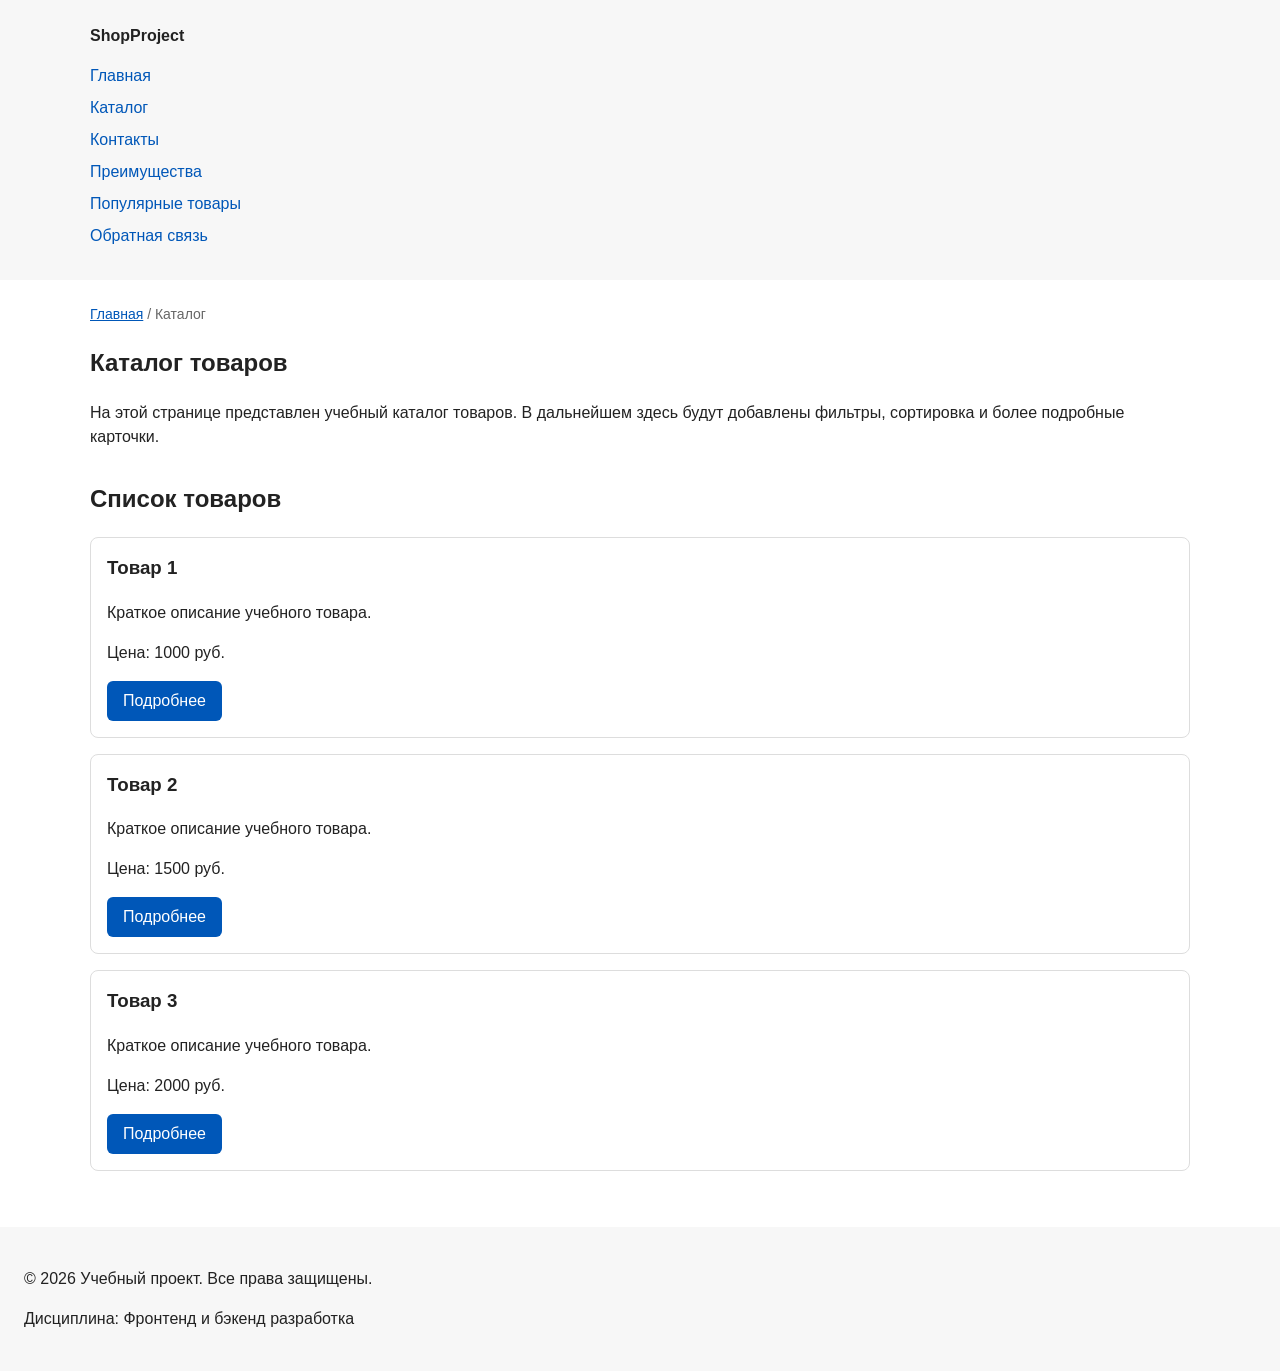
==== catalog.html @ 1bc1c158 "feat: add multi-page structure navigation and anchors" ====
<!DOCTYPE html>
<html lang="ru">
<head>
  <meta charset="UTF-8">
  <meta name="viewport" content="width=device-width, initial-scale=1.0">
  <meta name="description" content="Каталог товаров учебного интернет-магазина.">
  <title>Каталог товаров — Учебный интернет-магазин</title>
  <link rel="stylesheet" href="css/style.css">
  <meta property="og:type" content="website">
  <meta property="og:title" content="Учебный интернет-магазин">
  <meta property="og:description" content="Учебный frontend-проект интернет-магазина.">
  <meta property="og:image" content="https://username.github.io/kr1-html-css-shop/images/preview.jpg">
</head>
<body>
  <header>
    <div class="site-header">
      <a class="site-logo" href="index.html">ShopProject</a>

      <nav class="site-nav" aria-label="Основная навигация">
        <ul class="site-nav__list">
          <li><a href="index.html">Главная</a></li>
          <li><a href="catalog.html">Каталог</a></li>
          <li><a href="contacts.html">Контакты</a></li>
          <li><a href="index.html#advantages">Преимущества</a></li>
          <li><a href="index.html#popular">Популярные товары</a></li>
          <li><a href="index.html#contacts">Обратная связь</a></li>
        </ul>
      </nav>
    </div>
  </header>

  <main>
    <nav class="breadcrumbs" aria-label="Хлебные крошки">
      <a href="index.html">Главная</a>
      <span>Каталог</span>
    </nav>

    <section class="section">
      <h1>Каталог товаров</h1>
      <p>
        На этой странице представлен учебный каталог товаров.
        В дальнейшем здесь будут добавлены фильтры, сортировка и более
        подробные карточки.
      </p>
    </section>

    <section class="section">
      <h2>Список товаров</h2>

      <article class="product-card">
        <h3>Товар 1</h3>
        <p>Краткое описание учебного товара.</p>
        <p>Цена: 1000 руб.</p>
        <a class="button" href="index.html#popular">Подробнее</a>
      </article>

      <article class="product-card">
        <h3>Товар 2</h3>
        <p>Краткое описание учебного товара.</p>
        <p>Цена: 1500 руб.</p>
        <a class="button" href="index.html#popular">Подробнее</a>
      </article>

      <article class="product-card">
        <h3>Товар 3</h3>
        <p>Краткое описание учебного товара.</p>
        <p>Цена: 2000 руб.</p>
        <a class="button" href="index.html#popular">Подробнее</a>
      </article>
    </section>
  </main>

  <footer>
    <p>&copy; 2026 Учебный проект. Все права защищены.</p>
    <p>Дисциплина: Фронтенд и бэкенд разработка</p>
  </footer>
</body>
</html>
---- css/style.css ----
/* ===================================
   1. Переменные проекта
   =================================== */

:root {
  /* Основные цвета */
  --color-bg: #ffffff;
  --color-text: #222222;
  --color-muted: #666666;
  --color-primary: #0057b8;
  --color-primary-dark: #003f86;
  --color-border: #dddddd;
  --color-surface: #f7f7f7;
  --color-surface-accent: #eef5ff;
  --color-danger: #b00020;
  --color-success: #168a2f;
  --color-success-bg: #eefaf0;
  --color-white: #ffffff;

  /* Отступы */
  --space-xs: 4px;
  --space-sm: 8px;
  --space-md: 16px;
  --space-lg: 24px;
  --space-xl: 32px;

  /* Скругления */
  --radius-sm: 6px;
  --radius-md: 8px;
  --radius-lg: 12px;

  /* Размеры */
  --container-width: 1100px;
}

/* ===================================
   2. Базовые стили
   =================================== */

* {
  box-sizing: border-box;
}

body {
  margin: 0;
  font-family: Arial, sans-serif;
  line-height: 1.5;
  color: var(--color-text);
  background-color: var(--color-bg);
}

header,
main,
footer {
  padding: var(--space-lg);
}

header {
  background-color: var(--color-surface);
}

footer {
  background-color: var(--color-surface);
}

/* ===================================
   3. Общие элементы интерфейса
   =================================== */

a {
  color: var(--color-primary);
}

a:hover {
  color: var(--color-primary-dark);
}

a:focus-visible {
  outline: 2px solid var(--color-primary);
  outline-offset: 3px;
}

.button {
  display: inline-block;
  padding: var(--space-sm) var(--space-md);
  color: var(--color-white);
  background-color: var(--color-primary);
  text-decoration: none;
  border: none;
  border-radius: var(--radius-sm);
  cursor: pointer;
}

.button:hover {
  background-color: var(--color-primary-dark);
}

.button:focus-visible {
  outline: 2px solid var(--color-primary);
  outline-offset: 3px;
}

.button:disabled {
  opacity: 0.6;
  cursor: not-allowed;
}

/* ===================================
   4. Компоненты страницы
   =================================== */

.site-header {
  max-width: var(--container-width);
  margin: 0 auto;
}

.site-logo {
  font-weight: bold;
  text-decoration: none;
  color: var(--color-text);
}

.site-nav__list {
  padding: 0;
  margin: var(--space-md) 0 0;
  list-style: none;
}

.site-nav__list li {
  margin-bottom: var(--space-sm);
}

.site-nav__list a {
  color: var(--color-primary);
  text-decoration: none;
}

.site-nav__list a:hover {
  text-decoration: underline;
}

.hero {
  max-width: var(--container-width);
  margin: 0 auto var(--space-xl);
  padding: var(--space-xl) var(--space-lg);
  background-color: var(--color-surface-accent);
  border-radius: var(--radius-lg);
}

.section {
  max-width: var(--container-width);
  margin: 0 auto var(--space-xl);
}

.section h2 {
  margin-top: 0;
}

.product-card {
  margin-bottom: var(--space-md);
  padding: var(--space-md);
  border: 1px solid var(--color-border);
  border-radius: var(--radius-md);
  background-color: var(--color-bg);
}

.product-card:hover {
  border-color: var(--color-primary);
}

.product-card h3 {
  margin-top: 0;
}

.aside-info {
  max-width: var(--container-width);
  margin: 0 auto var(--space-xl);
  padding: var(--space-md);
  border-left: 4px solid var(--color-primary);
  background-color: var(--color-surface);
}

/* ===================================
   5. Форма и модальное окно
   =================================== */

.order-dialog {
  width: min(100% - 32px, 560px);
  padding: var(--space-lg);
  border: none;
  border-radius: var(--radius-lg);
}

.order-dialog::backdrop {
  background-color: rgba(0, 0, 0, 0.5);
}

.form-field {
  margin-bottom: var(--space-md);
}

.form-field label {
  display: block;
  margin-bottom: var(--space-xs);
}

.form-field input,
.form-field select,
.form-field textarea {
  width: 100%;
  padding: 10px 12px;
  border: 1px solid var(--color-border);
  border-radius: var(--radius-sm);
  font: inherit;
}

.form-field input[type="checkbox"] {
  width: auto;
}

.form-field small {
  display: block;
  margin-top: var(--space-xs);
  color: var(--color-muted);
}

.form-field input:hover,
.form-field select:hover,
.form-field textarea:hover {
  border-color: var(--color-primary);
}

.form-field input:focus-visible,
.form-field select:focus-visible,
.form-field textarea:focus-visible,
.form-actions button:focus-visible {
  outline: 2px solid var(--color-primary);
  outline-offset: 3px;
}

[aria-invalid="true"] {
  border-color: var(--color-danger);
}

.form-actions {
  display: flex;
  gap: 12px;
  margin-top: var(--space-lg);
}

.success-message {
  max-width: var(--container-width);
  margin: var(--space-lg) auto;
  padding: var(--space-md);
  border-left: 4px solid var(--color-success);
  background-color: var(--color-success-bg);
}

.breadcrumbs {
  max-width: var(--container-width);
  margin: 0 auto var(--space-md);
  font-size: 14px;
  color: var(--color-muted);
}

.breadcrumbs a {
  color: var(--color-primary);
}

.breadcrumbs span::before {
  content: " / ";
  color: var(--color-muted);
}


html {
  scroll-behavior: smooth;
}

:target {
  outline: 2px dashed var(--color-primary);
  outline-offset: 4px;
}
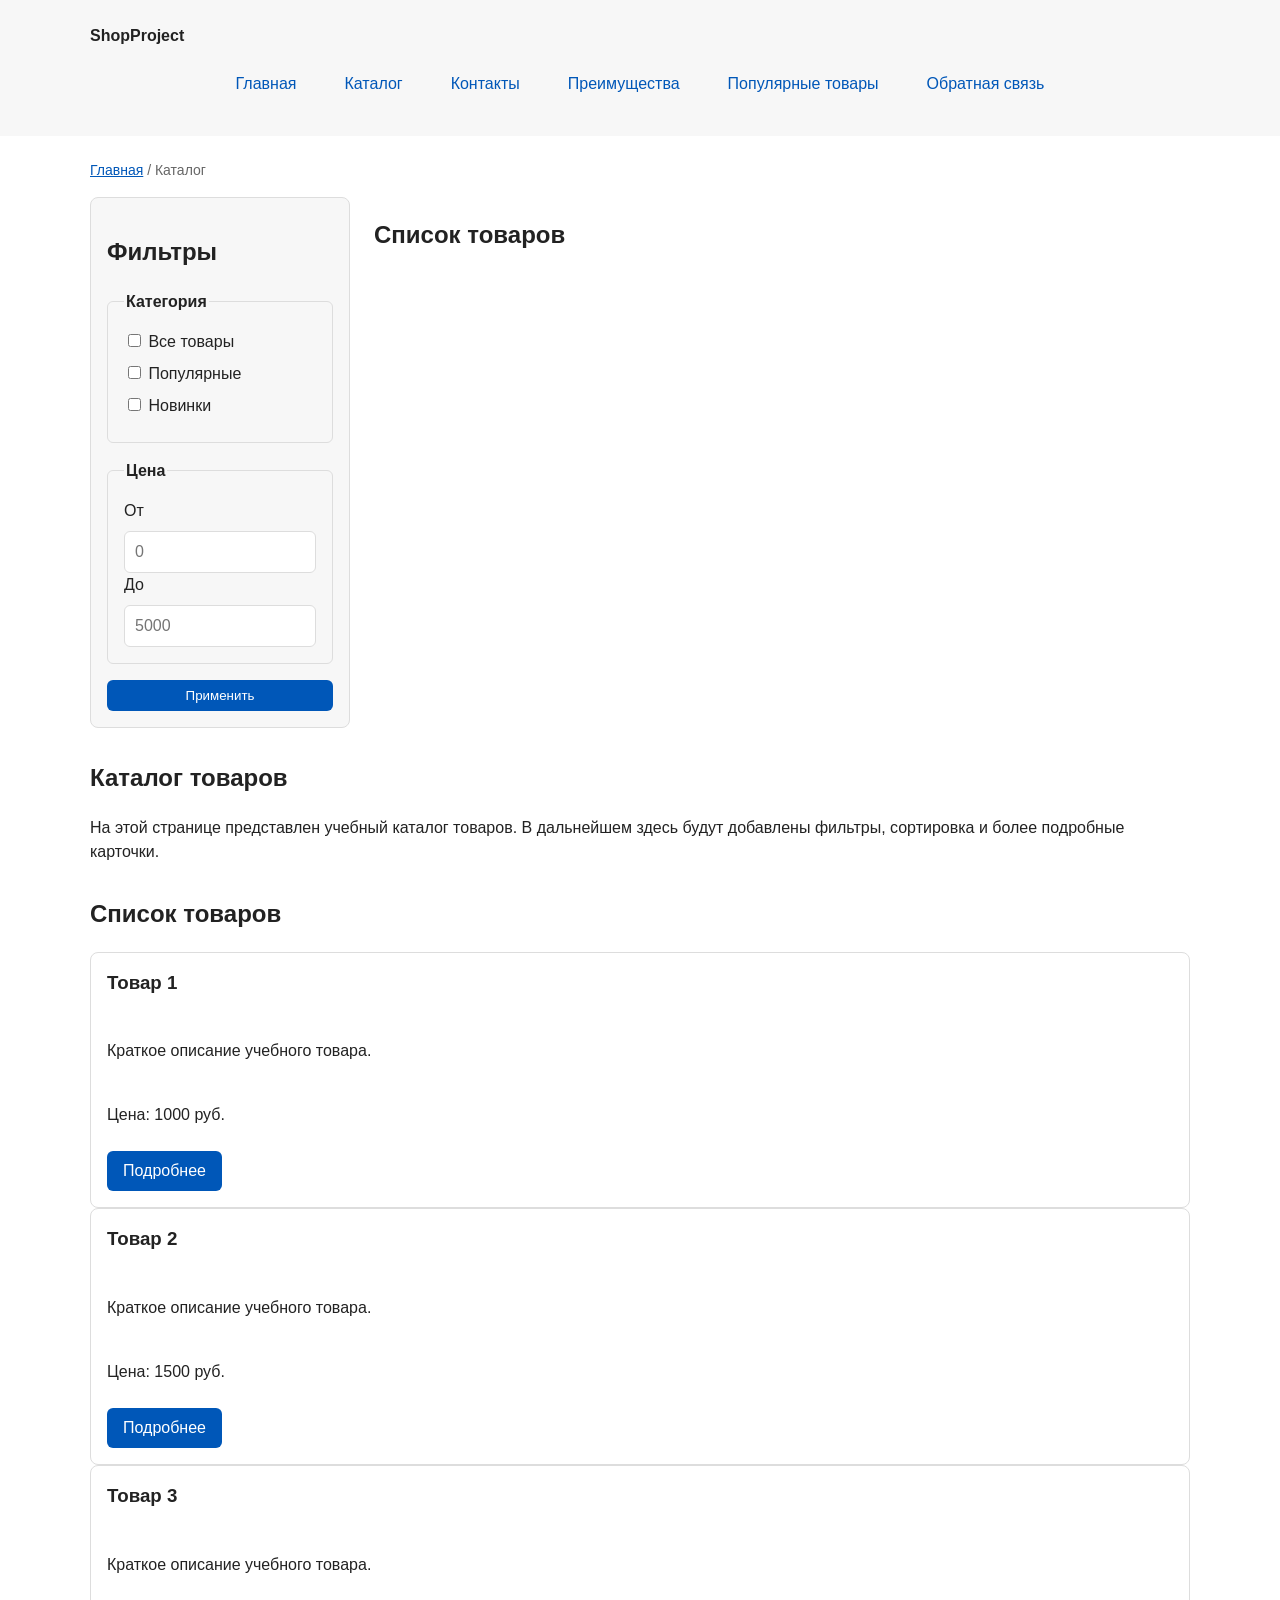
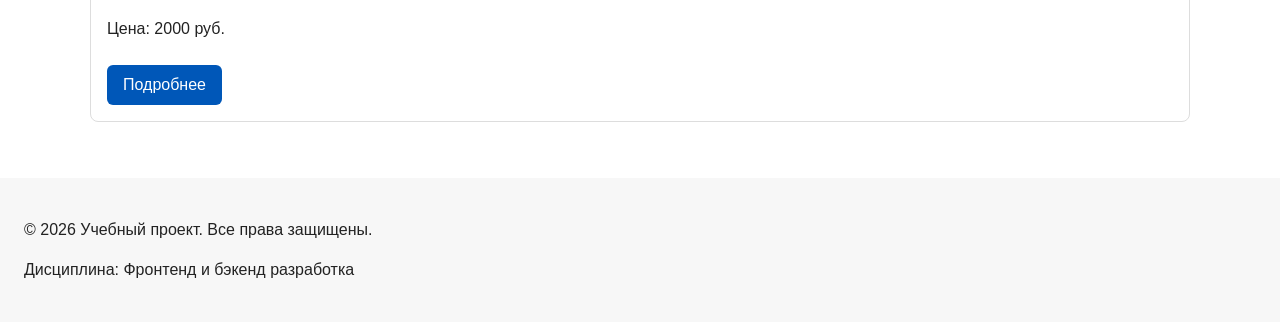
==== commit f2820398: "feat: add flex navigation and grid catalog layout" ====
--- a/catalog.html
+++ b/catalog.html
@@ -34,6 +34,53 @@
       <a href="index.html">Главная</a>
       <span>Каталог</span>
     </nav>
+
+    <section class="catalog-layout">
+      <aside class="catalog-filters">
+        <h2>Фильтры</h2>
+    
+        <form class="filters-form" action="#" method="get">
+          <fieldset>
+            <legend>Категория</legend>
+        
+            <label>
+              <input type="checkbox" name="category" value="all">
+              Все товары
+            </label>
+        
+            <label>
+              <input type="checkbox" name="category" value="popular">
+              Популярные
+            </label>
+        
+            <label>
+              <input type="checkbox" name="category" value="new">
+              Новинки
+            </label>
+          </fieldset>
+      
+          <fieldset>
+            <legend>Цена</legend>
+        
+            <label for="price-from">От</label>
+            <input id="price-from" name="price-from" type="number" min="0" placeholder="0">
+        
+            <label for="price-to">До</label>
+            <input id="price-to" name="price-to" type="number" min="0" placeholder="5000">
+          </fieldset>
+      
+          <button class="button" type="submit">Применить</button>
+        </form>
+      </aside>
+    
+      <section class="catalog-products">
+        <h2>Список товаров</h2>
+    
+        <div class="products-grid">
+          <!-- Карточки товаров -->
+        </div>
+      </section>
+    </section>
 
     <section class="section">
       <h1>Каталог товаров</h1>
--- a/css/style.css
+++ b/css/style.css
@@ -121,6 +121,11 @@
 }
 
 .site-nav__list {
+  display: flex;
+  flex-wrap: wrap;
+  justify-content: center;
+  align-items: center;
+  gap: var(--space-md);
   padding: 0;
   margin: var(--space-md) 0 0;
   list-style: none;
@@ -131,12 +136,16 @@
 }
 
 .site-nav__list a {
+  display: inline-block;
+  padding: var(--space-sm) var(--space-md);
   color: var(--color-primary);
   text-decoration: none;
+  border-radius: var(--radius-sm);
 }
 
 .site-nav__list a:hover {
-  text-decoration: underline;
+  color: var(--color-white);
+  background-color: var(--color-primary);
 }
 
 .hero {
@@ -157,11 +166,19 @@
 }
 
 .product-card {
-  margin-bottom: var(--space-md);
+  display: flex;
+  flex-direction: column;
+  gap: var(--space-sm);
+  margin-bottom: 0;
   padding: var(--space-md);
   border: 1px solid var(--color-border);
   border-radius: var(--radius-md);
   background-color: var(--color-bg);
+}
+
+.product-card .button {
+  margin-top: auto;
+  align-self: flex-start;
 }
 
 .product-card:hover {
@@ -281,3 +298,59 @@
   outline: 2px dashed var(--color-primary);
   outline-offset: 4px;
 }
+
+.products-grid {
+  display: grid;
+  grid-template-columns: repeat(3, 1fr);
+  gap: var(--space-lg);
+}
+
+.catalog-layout {
+  max-width: var(--container-width);
+  margin: 0 auto var(--space-xl);
+  display: grid;
+  grid-template-columns: 260px 1fr;
+  grid-template-areas: "filters products";
+  gap: var(--space-lg);
+}
+
+.catalog-filters {
+  grid-area: filters;
+  padding: var(--space-md);
+  border: 1px solid var(--color-border);
+  border-radius: var(--radius-md);
+  background-color: var(--color-surface);
+}
+
+.catalog-products {
+  grid-area: products;
+}
+
+.filters-form {
+  display: grid;
+  gap: var(--space-md);
+}
+
+.filters-form fieldset {
+  margin: 0;
+  padding: var(--space-md);
+  border: 1px solid var(--color-border);
+  border-radius: var(--radius-sm);
+}
+
+.filters-form legend {
+  font-weight: 700;
+}
+
+.filters-form label {
+  display: block;
+  margin-bottom: var(--space-sm);
+}
+
+.filters-form input[type="number"] {
+  width: 100%;
+  padding: 8px 10px;
+  border: 1px solid var(--color-border);
+  border-radius: var(--radius-sm);
+  font: inherit;
+}
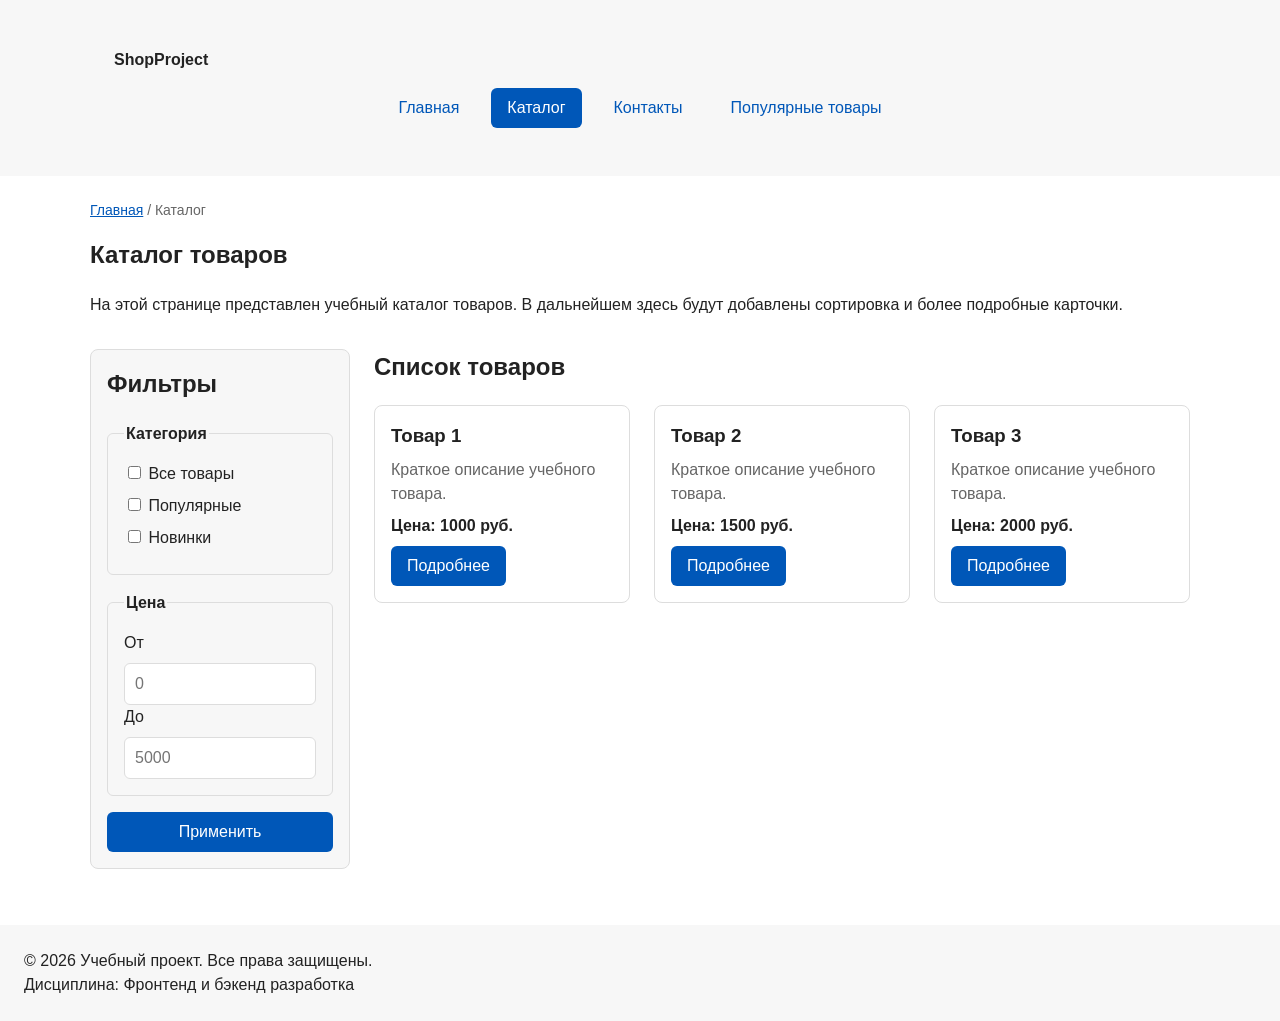
==== commit a346f845: "refactor: apply BEM naming to CSS classes" ====
--- a/catalog.html
+++ b/catalog.html
@@ -7,23 +7,30 @@
   <title>Каталог товаров — Учебный интернет-магазин</title>
   <link rel="stylesheet" href="css/style.css">
   <meta property="og:type" content="website">
-  <meta property="og:title" content="Учебный интернет-магазин">
-  <meta property="og:description" content="Учебный frontend-проект интернет-магазина.">
-  <meta property="og:image" content="https://username.github.io/kr1-html-css-shop/images/preview.jpg">
+  <meta property="og:title" content="Каталог товаров — Учебный интернет-магазин">
+  <meta property="og:description" content="Каталог товаров учебного интернет-магазина.">
+  <meta property="og:image" content="https://egorshishlovttt.github.io/kr1-html-css-shop/images/preview.jpg">
 </head>
 <body>
-  <header>
-    <div class="site-header">
-      <a class="site-logo" href="index.html">ShopProject</a>
+
+  <header class="site-header">
+    <div class="site-header__inner">
+      <a class="site-header__logo" href="index.html">ShopProject</a>
 
       <nav class="site-nav" aria-label="Основная навигация">
         <ul class="site-nav__list">
-          <li><a href="index.html">Главная</a></li>
-          <li><a href="catalog.html">Каталог</a></li>
-          <li><a href="contacts.html">Контакты</a></li>
-          <li><a href="index.html#advantages">Преимущества</a></li>
-          <li><a href="index.html#popular">Популярные товары</a></li>
-          <li><a href="index.html#contacts">Обратная связь</a></li>
+          <li class="site-nav__item">
+            <a class="site-nav__link" href="index.html">Главная</a>
+          </li>
+          <li class="site-nav__item">
+            <a class="site-nav__link site-nav__link--active" href="catalog.html" aria-current="page">Каталог</a>
+          </li>
+          <li class="site-nav__item">
+            <a class="site-nav__link" href="contacts.html">Контакты</a>
+          </li>
+          <li class="site-nav__item">
+            <a class="site-nav__link" href="index.html#popular">Популярные товары</a>
+          </li>
         </ul>
       </nav>
     </div>
@@ -31,95 +38,88 @@
 
   <main>
     <nav class="breadcrumbs" aria-label="Хлебные крошки">
-      <a href="index.html">Главная</a>
-      <span>Каталог</span>
+      <a class="breadcrumbs__link" href="index.html">Главная</a>
+      <span class="breadcrumbs__current">Каталог</span>
     </nav>
+
+    <section class="section">
+      <h1 class="section__title">Каталог товаров</h1>
+      <p>
+        На этой странице представлен учебный каталог товаров.
+        В дальнейшем здесь будут добавлены сортировка и более подробные карточки.
+      </p>
+    </section>
 
     <section class="catalog-layout">
       <aside class="catalog-filters">
-        <h2>Фильтры</h2>
-    
+        <h2 class="catalog-filters__title">Фильтры</h2>
+
         <form class="filters-form" action="#" method="get">
-          <fieldset>
-            <legend>Категория</legend>
-        
-            <label>
+          <fieldset class="filters-form__group">
+            <legend class="filters-form__legend">Категория</legend>
+
+            <label class="filters-form__label">
               <input type="checkbox" name="category" value="all">
               Все товары
             </label>
-        
-            <label>
+
+            <label class="filters-form__label">
               <input type="checkbox" name="category" value="popular">
               Популярные
             </label>
-        
-            <label>
+
+            <label class="filters-form__label">
               <input type="checkbox" name="category" value="new">
               Новинки
             </label>
           </fieldset>
-      
-          <fieldset>
-            <legend>Цена</legend>
-        
-            <label for="price-from">От</label>
-            <input id="price-from" name="price-from" type="number" min="0" placeholder="0">
-        
-            <label for="price-to">До</label>
-            <input id="price-to" name="price-to" type="number" min="0" placeholder="5000">
+
+          <fieldset class="filters-form__group">
+            <legend class="filters-form__legend">Цена</legend>
+
+            <label class="filters-form__label" for="price-from">От</label>
+            <input class="filters-form__input" id="price-from" name="price-from" type="number" min="0" placeholder="0">
+
+            <label class="filters-form__label" for="price-to">До</label>
+            <input class="filters-form__input" id="price-to" name="price-to" type="number" min="0" placeholder="5000">
           </fieldset>
-      
-          <button class="button" type="submit">Применить</button>
+
+          <button class="button button--primary" type="submit">Применить</button>
         </form>
       </aside>
-    
+
       <section class="catalog-products">
-        <h2>Список товаров</h2>
-    
+        <h2 class="catalog-products__title">Список товаров</h2>
+
         <div class="products-grid">
-          <!-- Карточки товаров -->
+          <article class="product-card">
+            <h3 class="product-card__title">Товар 1</h3>
+            <p class="product-card__description">Краткое описание учебного товара.</p>
+            <p class="product-card__price">Цена: 1000 руб.</p>
+            <a class="button button--primary product-card__button" href="index.html#popular">Подробнее</a>
+          </article>
+
+          <article class="product-card">
+            <h3 class="product-card__title">Товар 2</h3>
+            <p class="product-card__description">Краткое описание учебного товара.</p>
+            <p class="product-card__price">Цена: 1500 руб.</p>
+            <a class="button button--primary product-card__button" href="index.html#popular">Подробнее</a>
+          </article>
+
+          <article class="product-card">
+            <h3 class="product-card__title">Товар 3</h3>
+            <p class="product-card__description">Краткое описание учебного товара.</p>
+            <p class="product-card__price">Цена: 2000 руб.</p>
+            <a class="button button--primary product-card__button" href="index.html#popular">Подробнее</a>
+          </article>
         </div>
       </section>
     </section>
-
-    <section class="section">
-      <h1>Каталог товаров</h1>
-      <p>
-        На этой странице представлен учебный каталог товаров.
-        В дальнейшем здесь будут добавлены фильтры, сортировка и более
-        подробные карточки.
-      </p>
-    </section>
-
-    <section class="section">
-      <h2>Список товаров</h2>
-
-      <article class="product-card">
-        <h3>Товар 1</h3>
-        <p>Краткое описание учебного товара.</p>
-        <p>Цена: 1000 руб.</p>
-        <a class="button" href="index.html#popular">Подробнее</a>
-      </article>
-
-      <article class="product-card">
-        <h3>Товар 2</h3>
-        <p>Краткое описание учебного товара.</p>
-        <p>Цена: 1500 руб.</p>
-        <a class="button" href="index.html#popular">Подробнее</a>
-      </article>
-
-      <article class="product-card">
-        <h3>Товар 3</h3>
-        <p>Краткое описание учебного товара.</p>
-        <p>Цена: 2000 руб.</p>
-        <a class="button" href="index.html#popular">Подробнее</a>
-      </article>
-    </section>
   </main>
 
-  <footer>
-    <p>&copy; 2026 Учебный проект. Все права защищены.</p>
-    <p>Дисциплина: Фронтенд и бэкенд разработка</p>
+  <footer class="site-footer">
+    <p class="site-footer__text">&copy; 2026 Учебный проект. Все права защищены.</p>
+    <p class="site-footer__text">Дисциплина: Фронтенд и бэкенд разработка</p>
   </footer>
 </body>
 </html>
--- a/css/style.css
+++ b/css/style.css
@@ -41,6 +41,10 @@
   box-sizing: border-box;
 }
 
+html {
+  scroll-behavior: smooth;
+}
+
 body {
   margin: 0;
   font-family: Arial, sans-serif;
@@ -49,23 +53,9 @@
   background-color: var(--color-bg);
 }
 
-header,
-main,
-footer {
+main {
   padding: var(--space-lg);
 }
-
-header {
-  background-color: var(--color-surface);
-}
-
-footer {
-  background-color: var(--color-surface);
-}
-
-/* ===================================
-   3. Общие элементы интерфейса
-   =================================== */
 
 a {
   color: var(--color-primary);
@@ -80,18 +70,30 @@
   outline-offset: 3px;
 }
 
+/* Подсветка цели якорной ссылки */
+:target {
+  outline: 2px dashed var(--color-primary);
+  outline-offset: 4px;
+}
+
+/* ===================================
+   3. Блок button
+   =================================== */
+
 .button {
   display: inline-block;
   padding: var(--space-sm) var(--space-md);
+  border: none;
+  border-radius: var(--radius-sm);
+  font: inherit;
   color: var(--color-white);
   background-color: var(--color-primary);
   text-decoration: none;
-  border: none;
-  border-radius: var(--radius-sm);
   cursor: pointer;
 }
 
 .button:hover {
+  color: var(--color-white);
   background-color: var(--color-primary-dark);
 }
 
@@ -100,24 +102,52 @@
   outline-offset: 3px;
 }
 
-.button:disabled {
+.button--primary {
+  color: var(--color-white);
+  background-color: var(--color-primary);
+}
+
+.button--primary:hover {
+  background-color: var(--color-primary-dark);
+}
+
+.button--secondary {
+  color: var(--color-primary);
+  background-color: transparent;
+  border: 1px solid var(--color-primary);
+}
+
+.button--secondary:hover {
+  color: var(--color-white);
+  background-color: var(--color-primary);
+}
+
+.button:disabled,
+.button--disabled {
   opacity: 0.6;
   cursor: not-allowed;
 }
 
 /* ===================================
-   4. Компоненты страницы
-   =================================== */
-
-.site-header {
+   4. Шапка, навигация, подвал
+   =================================== */
+
+.site-header,
+.site-footer {
+  padding: var(--space-lg);
+  background-color: var(--color-surface);
+}
+
+.site-header__inner {
   max-width: var(--container-width);
   margin: 0 auto;
-}
-
-.site-logo {
-  font-weight: bold;
+  padding: var(--space-lg);
+}
+
+.site-header__logo {
+  font-weight: 700;
+  color: var(--color-text);
   text-decoration: none;
-  color: var(--color-text);
 }
 
 .site-nav__list {
@@ -131,11 +161,7 @@
   list-style: none;
 }
 
-.site-nav__list li {
-  margin-bottom: var(--space-sm);
-}
-
-.site-nav__list a {
+.site-nav__link {
   display: inline-block;
   padding: var(--space-sm) var(--space-md);
   color: var(--color-primary);
@@ -143,10 +169,48 @@
   border-radius: var(--radius-sm);
 }
 
-.site-nav__list a:hover {
+.site-nav__link:hover {
   color: var(--color-white);
   background-color: var(--color-primary);
 }
+
+.site-nav__link:focus-visible {
+  outline: 2px solid var(--color-primary);
+  outline-offset: 3px;
+}
+
+.site-nav__link--active {
+  color: var(--color-white);
+  background-color: var(--color-primary);
+}
+
+.site-footer__text {
+  margin: 0;
+}
+
+/* ===================================
+   5. Хлебные крошки
+   =================================== */
+
+.breadcrumbs {
+  max-width: var(--container-width);
+  margin: 0 auto var(--space-md);
+  font-size: 14px;
+  color: var(--color-muted);
+}
+
+.breadcrumbs__link {
+  color: var(--color-primary);
+}
+
+.breadcrumbs__current::before {
+  content: " / ";
+  color: var(--color-muted);
+}
+
+/* ===================================
+   6. Разделы страницы
+   =================================== */
 
 .hero {
   max-width: var(--container-width);
@@ -156,154 +220,106 @@
   border-radius: var(--radius-lg);
 }
 
+.hero__title {
+  margin-top: 0;
+}
+
 .section {
   max-width: var(--container-width);
   margin: 0 auto var(--space-xl);
 }
 
-.section h2 {
+.section__title {
   margin-top: 0;
+}
+
+.advantages-list {
+  padding-left: var(--space-lg);
+}
+
+.advantages-list__item {
+  margin-bottom: var(--space-xs);
+}
+
+.aside-info {
+  max-width: var(--container-width);
+  margin: 0 auto var(--space-xl);
+  padding: var(--space-md);
+  border-left: 4px solid var(--color-primary);
+  background-color: var(--color-surface);
+}
+
+.aside-info__title {
+  margin-top: 0;
+}
+
+.aside-info__text {
+  margin-bottom: 0;
+}
+
+.contact-list {
+  padding-left: var(--space-lg);
+}
+
+/* ===================================
+   7. Карточки товаров и сетка
+   =================================== */
+
+.products-grid {
+  display: grid;
+  grid-template-columns: repeat(3, 1fr);
+  gap: var(--space-lg);
 }
 
 .product-card {
   display: flex;
   flex-direction: column;
   gap: var(--space-sm);
-  margin-bottom: 0;
   padding: var(--space-md);
   border: 1px solid var(--color-border);
   border-radius: var(--radius-md);
   background-color: var(--color-bg);
 }
 
-.product-card .button {
+.product-card:hover {
+  border-color: var(--color-primary);
+}
+
+.product-card--featured {
+  border-color: var(--color-primary);
+}
+
+.product-card--discount {
+  border-color: var(--color-danger);
+}
+
+.product-card__title {
+  margin: 0;
+  color: var(--color-text);
+}
+
+.product-card__description {
+  margin: 0;
+  color: var(--color-muted);
+}
+
+.product-card__price {
+  margin: 0;
+  font-weight: 700;
+}
+
+.product-card--discount .product-card__price {
+  color: var(--color-danger);
+}
+
+.product-card__button {
   margin-top: auto;
   align-self: flex-start;
 }
 
-.product-card:hover {
-  border-color: var(--color-primary);
-}
-
-.product-card h3 {
-  margin-top: 0;
-}
-
-.aside-info {
-  max-width: var(--container-width);
-  margin: 0 auto var(--space-xl);
-  padding: var(--space-md);
-  border-left: 4px solid var(--color-primary);
-  background-color: var(--color-surface);
-}
-
-/* ===================================
-   5. Форма и модальное окно
-   =================================== */
-
-.order-dialog {
-  width: min(100% - 32px, 560px);
-  padding: var(--space-lg);
-  border: none;
-  border-radius: var(--radius-lg);
-}
-
-.order-dialog::backdrop {
-  background-color: rgba(0, 0, 0, 0.5);
-}
-
-.form-field {
-  margin-bottom: var(--space-md);
-}
-
-.form-field label {
-  display: block;
-  margin-bottom: var(--space-xs);
-}
-
-.form-field input,
-.form-field select,
-.form-field textarea {
-  width: 100%;
-  padding: 10px 12px;
-  border: 1px solid var(--color-border);
-  border-radius: var(--radius-sm);
-  font: inherit;
-}
-
-.form-field input[type="checkbox"] {
-  width: auto;
-}
-
-.form-field small {
-  display: block;
-  margin-top: var(--space-xs);
-  color: var(--color-muted);
-}
-
-.form-field input:hover,
-.form-field select:hover,
-.form-field textarea:hover {
-  border-color: var(--color-primary);
-}
-
-.form-field input:focus-visible,
-.form-field select:focus-visible,
-.form-field textarea:focus-visible,
-.form-actions button:focus-visible {
-  outline: 2px solid var(--color-primary);
-  outline-offset: 3px;
-}
-
-[aria-invalid="true"] {
-  border-color: var(--color-danger);
-}
-
-.form-actions {
-  display: flex;
-  gap: 12px;
-  margin-top: var(--space-lg);
-}
-
-.success-message {
-  max-width: var(--container-width);
-  margin: var(--space-lg) auto;
-  padding: var(--space-md);
-  border-left: 4px solid var(--color-success);
-  background-color: var(--color-success-bg);
-}
-
-.breadcrumbs {
-  max-width: var(--container-width);
-  margin: 0 auto var(--space-md);
-  font-size: 14px;
-  color: var(--color-muted);
-}
-
-.breadcrumbs a {
-  color: var(--color-primary);
-}
-
-.breadcrumbs span::before {
-  content: " / ";
-  color: var(--color-muted);
-}
-
-
-html {
-  scroll-behavior: smooth;
-}
-
-:target {
-  outline: 2px dashed var(--color-primary);
-  outline-offset: 4px;
-}
-
-.products-grid {
-  display: grid;
-  grid-template-columns: repeat(3, 1fr);
-  gap: var(--space-lg);
-}
+/* ===================================
+   8. Каталог: фильтры и раскладка
+   =================================== */
 
 .catalog-layout {
   max-width: var(--container-width);
@@ -322,6 +338,11 @@
   background-color: var(--color-surface);
 }
 
+.catalog-filters__title,
+.catalog-products__title {
+  margin-top: 0;
+}
+
 .catalog-products {
   grid-area: products;
 }
@@ -331,26 +352,111 @@
   gap: var(--space-md);
 }
 
-.filters-form fieldset {
+.filters-form__group {
   margin: 0;
   padding: var(--space-md);
   border: 1px solid var(--color-border);
   border-radius: var(--radius-sm);
 }
 
-.filters-form legend {
+.filters-form__legend {
   font-weight: 700;
 }
 
-.filters-form label {
+.filters-form__label {
   display: block;
   margin-bottom: var(--space-sm);
 }
 
-.filters-form input[type="number"] {
+.filters-form__input {
   width: 100%;
   padding: 8px 10px;
   border: 1px solid var(--color-border);
   border-radius: var(--radius-sm);
   font: inherit;
 }
+
+/* ===================================
+   9. Модальное окно и форма заявки
+   =================================== */
+
+.order-dialog {
+  width: min(100% - 32px, 560px);
+  padding: var(--space-lg);
+  border: none;
+  border-radius: var(--radius-lg);
+}
+
+.order-dialog::backdrop {
+  background-color: rgba(0, 0, 0, 0.5);
+}
+
+.order-dialog__title {
+  margin-top: 0;
+}
+
+.order-form__field {
+  margin-bottom: var(--space-md);
+}
+
+.order-form__label {
+  display: block;
+  margin-bottom: var(--space-xs);
+}
+
+.order-form__label--inline {
+  display: flex;
+  align-items: center;
+  gap: var(--space-sm);
+}
+
+.order-form__input,
+.order-form__select,
+.order-form__textarea {
+  width: 100%;
+  padding: 10px 12px;
+  border: 1px solid var(--color-border);
+  border-radius: var(--radius-sm);
+  font: inherit;
+}
+
+.order-form__input:hover,
+.order-form__select:hover,
+.order-form__textarea:hover {
+  border-color: var(--color-primary);
+}
+
+.order-form__input:focus-visible,
+.order-form__select:focus-visible,
+.order-form__textarea:focus-visible,
+.order-form__checkbox:focus-visible {
+  outline: 2px solid var(--color-primary);
+  outline-offset: 3px;
+}
+
+/* Состояние ошибки: атрибут aria-invalid выставляется из js/main.js */
+.order-form__input[aria-invalid="true"],
+.order-form__select[aria-invalid="true"],
+.order-form__textarea[aria-invalid="true"] {
+  border-color: var(--color-danger);
+}
+
+.order-form__hint {
+  display: block;
+  margin-top: var(--space-xs);
+  color: var(--color-muted);
+}
+
+.order-form__actions {
+  display: flex;
+  gap: var(--space-md);
+  margin-top: var(--space-lg);
+}
+
+.success-message {
+  max-width: var(--container-width);
+  margin: var(--space-lg) auto;
+  padding: var(--space-md);
+  border-left: 4px solid var(--color-success);
+  background-color: var(--color-success-bg);
+}
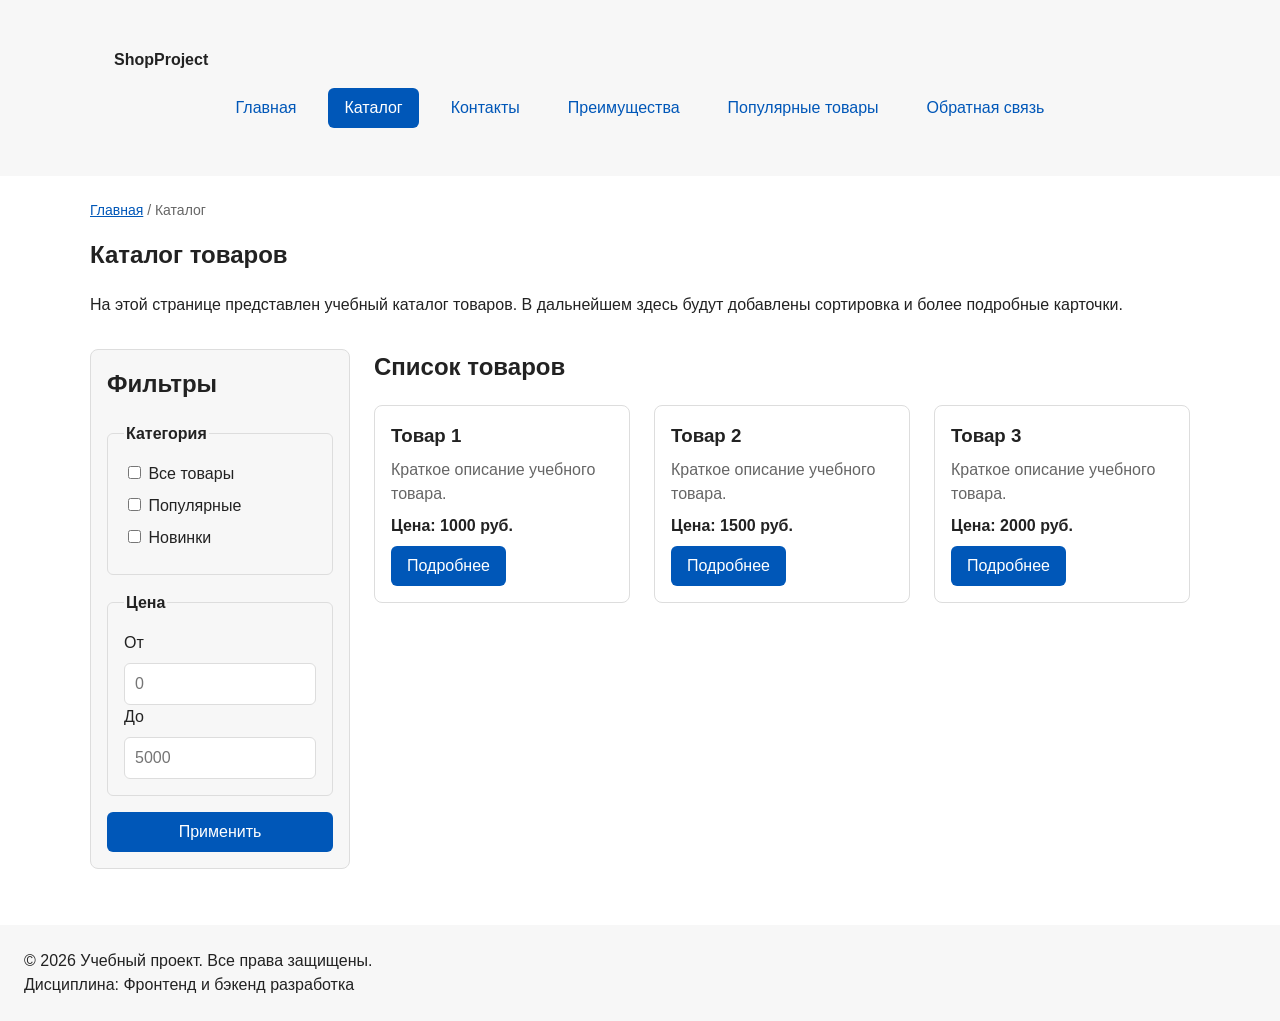
==== commit 7846e1ba: "fix1" ====
--- a/catalog.html
+++ b/catalog.html
@@ -29,7 +29,13 @@
             <a class="site-nav__link" href="contacts.html">Контакты</a>
           </li>
           <li class="site-nav__item">
+            <a class="site-nav__link" href="index.html#advantages">Преимущества</a>
+          </li>
+          <li class="site-nav__item">
             <a class="site-nav__link" href="index.html#popular">Популярные товары</a>
+          </li>
+          <li class="site-nav__item">
+            <a class="site-nav__link" href="index.html#contacts">Обратная связь</a>
           </li>
         </ul>
       </nav>
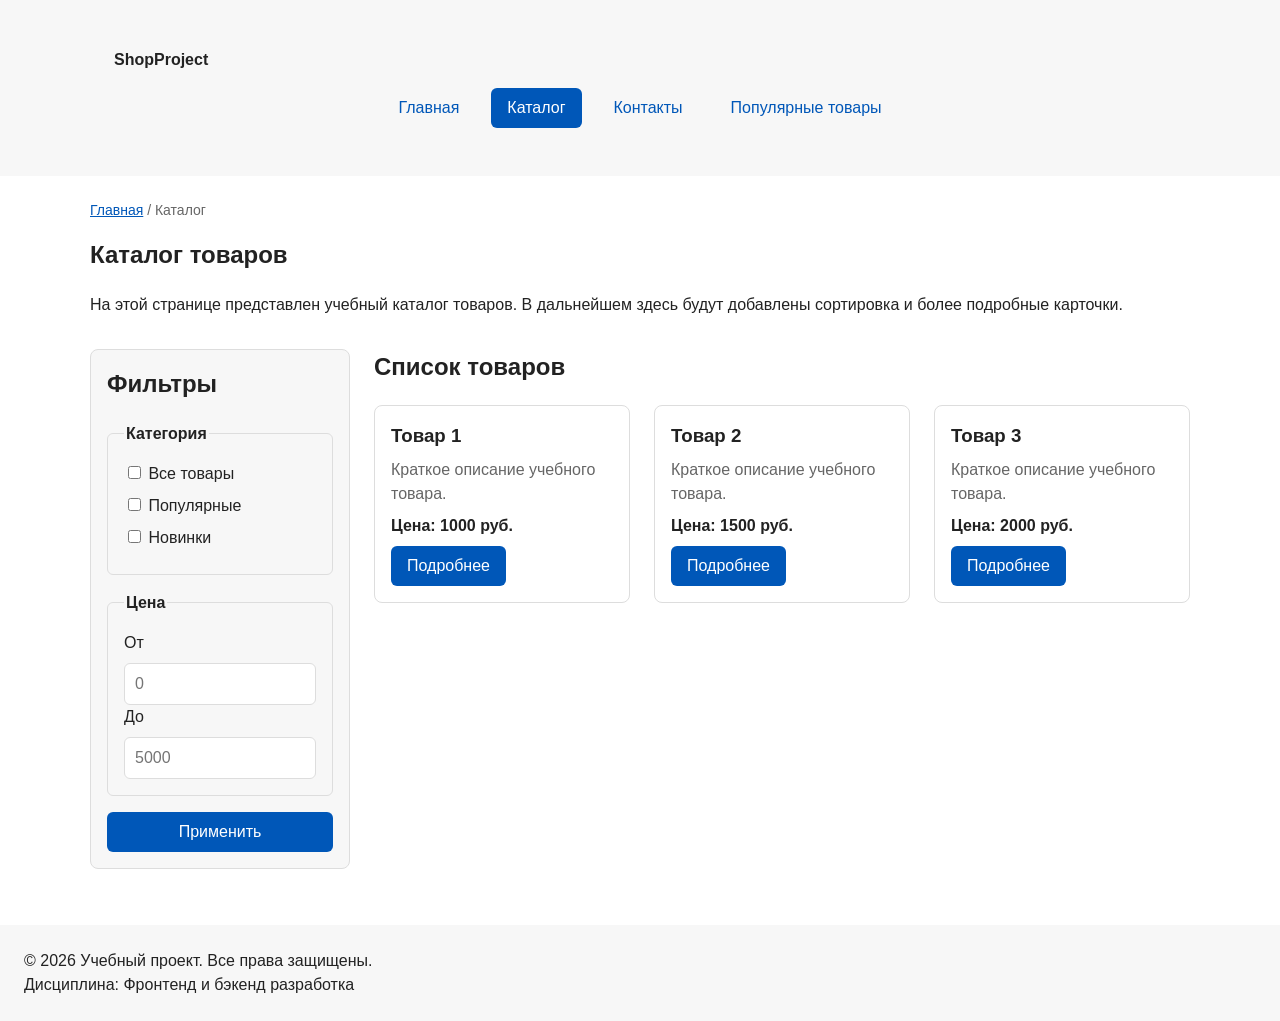
==== commit aecf6309: "fix2" ====
--- a/catalog.html
+++ b/catalog.html
@@ -29,13 +29,7 @@
             <a class="site-nav__link" href="contacts.html">Контакты</a>
           </li>
           <li class="site-nav__item">
-            <a class="site-nav__link" href="index.html#advantages">Преимущества</a>
-          </li>
-          <li class="site-nav__item">
             <a class="site-nav__link" href="index.html#popular">Популярные товары</a>
-          </li>
-          <li class="site-nav__item">
-            <a class="site-nav__link" href="index.html#contacts">Обратная связь</a>
           </li>
         </ul>
       </nav>
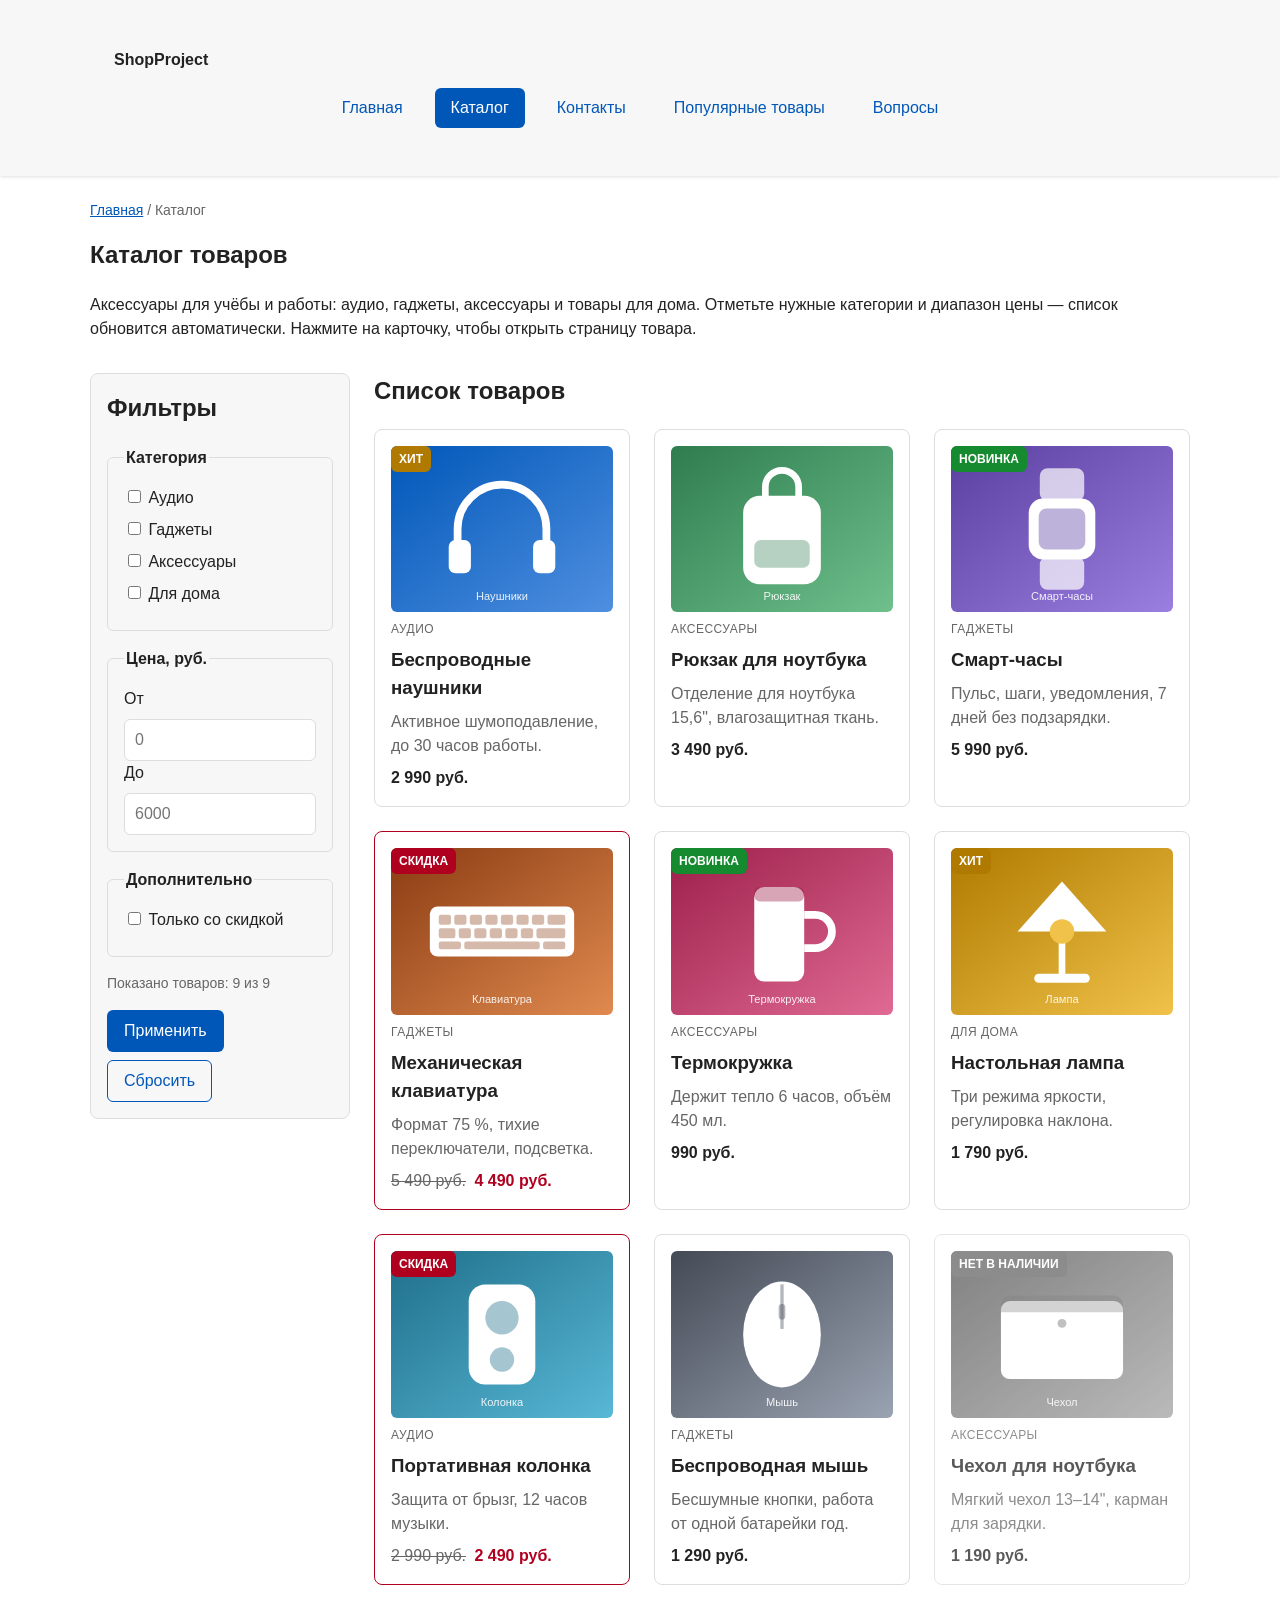
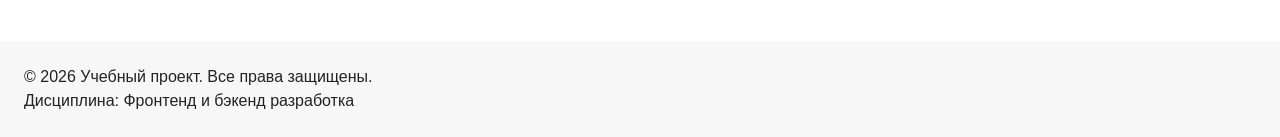
==== commit e1b35a6e: "fix: prepare HTML CSS project for submission" ====
--- a/catalog.html
+++ b/catalog.html
@@ -3,9 +3,10 @@
 <head>
   <meta charset="UTF-8">
   <meta name="viewport" content="width=device-width, initial-scale=1.0">
-  <meta name="description" content="Каталог товаров учебного интернет-магазина.">
+  <meta name="description" content="Каталог товаров учебного интернет-магазина: аудио, гаджеты, аксессуары и товары для дома с фильтром по категории и цене.">
   <title>Каталог товаров — Учебный интернет-магазин</title>
   <link rel="stylesheet" href="css/style.css">
+  <script src="js/main.js" defer></script>
   <meta property="og:type" content="website">
   <meta property="og:title" content="Каталог товаров — Учебный интернет-магазин">
   <meta property="og:description" content="Каталог товаров учебного интернет-магазина.">
@@ -31,12 +32,15 @@
           <li class="site-nav__item">
             <a class="site-nav__link" href="index.html#popular">Популярные товары</a>
           </li>
+          <li class="site-nav__item">
+            <a class="site-nav__link" href="index.html#faq">Вопросы</a>
+          </li>
         </ul>
       </nav>
     </div>
   </header>
 
-  <main>
+  <main id="top">
     <nav class="breadcrumbs" aria-label="Хлебные крошки">
       <a class="breadcrumbs__link" href="index.html">Главная</a>
       <span class="breadcrumbs__current">Каталог</span>
@@ -45,8 +49,9 @@
     <section class="section">
       <h1 class="section__title">Каталог товаров</h1>
       <p>
-        На этой странице представлен учебный каталог товаров.
-        В дальнейшем здесь будут добавлены сортировка и более подробные карточки.
+        Аксессуары для учёбы и работы: аудио, гаджеты, аксессуары и товары для дома.
+        Отметьте нужные категории и диапазон цены — список обновится автоматически.
+        Нажмите на карточку, чтобы открыть страницу товара.
       </p>
     </section>
 
@@ -54,65 +59,164 @@
       <aside class="catalog-filters">
         <h2 class="catalog-filters__title">Фильтры</h2>
 
-        <form class="filters-form" action="#" method="get">
+        <form class="filters-form" id="filters-form" action="#" method="get">
           <fieldset class="filters-form__group">
             <legend class="filters-form__legend">Категория</legend>
 
             <label class="filters-form__label">
-              <input type="checkbox" name="category" value="all">
-              Все товары
-            </label>
-
-            <label class="filters-form__label">
-              <input type="checkbox" name="category" value="popular">
-              Популярные
-            </label>
-
-            <label class="filters-form__label">
-              <input type="checkbox" name="category" value="new">
-              Новинки
+              <input class="filters-form__checkbox" type="checkbox" name="category" value="audio">
+              Аудио
+            </label>
+
+            <label class="filters-form__label">
+              <input class="filters-form__checkbox" type="checkbox" name="category" value="gadgets">
+              Гаджеты
+            </label>
+
+            <label class="filters-form__label">
+              <input class="filters-form__checkbox" type="checkbox" name="category" value="accessories">
+              Аксессуары
+            </label>
+
+            <label class="filters-form__label">
+              <input class="filters-form__checkbox" type="checkbox" name="category" value="home">
+              Для дома
             </label>
           </fieldset>
 
           <fieldset class="filters-form__group">
-            <legend class="filters-form__legend">Цена</legend>
+            <legend class="filters-form__legend">Цена, руб.</legend>
 
             <label class="filters-form__label" for="price-from">От</label>
-            <input class="filters-form__input" id="price-from" name="price-from" type="number" min="0" placeholder="0">
+            <input class="filters-form__input" id="price-from" name="price-from" type="number" min="0" step="100" placeholder="0">
 
             <label class="filters-form__label" for="price-to">До</label>
-            <input class="filters-form__input" id="price-to" name="price-to" type="number" min="0" placeholder="5000">
+            <input class="filters-form__input" id="price-to" name="price-to" type="number" min="0" step="100" placeholder="6000">
           </fieldset>
 
-          <button class="button button--primary" type="submit">Применить</button>
+          <fieldset class="filters-form__group">
+            <legend class="filters-form__legend">Дополнительно</legend>
+
+            <label class="filters-form__label">
+              <input class="filters-form__checkbox" type="checkbox" name="discount" value="1">
+              Только со скидкой
+            </label>
+          </fieldset>
+
+          <p class="filters-form__count" id="filters-count" aria-live="polite">Показано товаров: 9 из 9</p>
+
+          <div class="filters-form__actions">
+            <button class="button button--primary" type="submit">Применить</button>
+            <button class="button button--secondary" type="reset">Сбросить</button>
+          </div>
         </form>
       </aside>
 
       <section class="catalog-products">
         <h2 class="catalog-products__title">Список товаров</h2>
 
-        <div class="products-grid">
-          <article class="product-card">
-            <h3 class="product-card__title">Товар 1</h3>
-            <p class="product-card__description">Краткое описание учебного товара.</p>
-            <p class="product-card__price">Цена: 1000 руб.</p>
-            <a class="button button--primary product-card__button" href="index.html#popular">Подробнее</a>
-          </article>
-
-          <article class="product-card">
-            <h3 class="product-card__title">Товар 2</h3>
-            <p class="product-card__description">Краткое описание учебного товара.</p>
-            <p class="product-card__price">Цена: 1500 руб.</p>
-            <a class="button button--primary product-card__button" href="index.html#popular">Подробнее</a>
-          </article>
-
-          <article class="product-card">
-            <h3 class="product-card__title">Товар 3</h3>
-            <p class="product-card__description">Краткое описание учебного товара.</p>
-            <p class="product-card__price">Цена: 2000 руб.</p>
-            <a class="button button--primary product-card__button" href="index.html#popular">Подробнее</a>
+        <div class="products-grid" id="products-grid">
+          <article class="product-card product-card--hit" data-category="audio" data-price="2990">
+            <span class="product-card__badge product-card__badge--hit">Хит</span>
+            <div class="product-card__media">
+              <img class="product-card__image" src="images/product-1.svg" alt="Беспроводные наушники" width="400" height="300" loading="lazy">
+            </div>
+            <p class="product-card__category">Аудио</p>
+            <h3 class="product-card__title"><a class="product-card__link" href="product.html?id=1">Беспроводные наушники</a></h3>
+            <p class="product-card__description">Активное шумоподавление, до 30 часов работы.</p>
+            <p class="product-card__price">2 990 руб.</p>
+          </article>
+
+          <article class="product-card" data-category="accessories" data-price="3490">
+            <div class="product-card__media">
+              <img class="product-card__image" src="images/product-2.svg" alt="Рюкзак для ноутбука" width="400" height="300" loading="lazy">
+            </div>
+            <p class="product-card__category">Аксессуары</p>
+            <h3 class="product-card__title"><a class="product-card__link" href="product.html?id=2">Рюкзак для ноутбука</a></h3>
+            <p class="product-card__description">Отделение для ноутбука 15,6", влагозащитная ткань.</p>
+            <p class="product-card__price">3 490 руб.</p>
+          </article>
+
+          <article class="product-card product-card--new" data-category="gadgets" data-price="5990">
+            <span class="product-card__badge product-card__badge--new">Новинка</span>
+            <div class="product-card__media">
+              <img class="product-card__image" src="images/product-3.svg" alt="Смарт-часы" width="400" height="300" loading="lazy">
+            </div>
+            <p class="product-card__category">Гаджеты</p>
+            <h3 class="product-card__title"><a class="product-card__link" href="product.html?id=3">Смарт-часы</a></h3>
+            <p class="product-card__description">Пульс, шаги, уведомления, 7 дней без подзарядки.</p>
+            <p class="product-card__price">5 990 руб.</p>
+          </article>
+
+          <article class="product-card product-card--discount" data-category="gadgets" data-price="4490" data-discount="1">
+            <span class="product-card__badge product-card__badge--discount">Скидка</span>
+            <div class="product-card__media">
+              <img class="product-card__image" src="images/product-4.svg" alt="Механическая клавиатура" width="400" height="300" loading="lazy">
+            </div>
+            <p class="product-card__category">Гаджеты</p>
+            <h3 class="product-card__title"><a class="product-card__link" href="product.html?id=4">Механическая клавиатура</a></h3>
+            <p class="product-card__description">Формат 75 %, тихие переключатели, подсветка.</p>
+            <p class="product-card__price"><s class="product-card__old-price">5 490 руб.</s> 4 490 руб.</p>
+          </article>
+
+          <article class="product-card product-card--new" data-category="accessories" data-price="990">
+            <span class="product-card__badge product-card__badge--new">Новинка</span>
+            <div class="product-card__media">
+              <img class="product-card__image" src="images/product-5.svg" alt="Термокружка" width="400" height="300" loading="lazy">
+            </div>
+            <p class="product-card__category">Аксессуары</p>
+            <h3 class="product-card__title"><a class="product-card__link" href="product.html?id=5">Термокружка</a></h3>
+            <p class="product-card__description">Держит тепло 6 часов, объём 450 мл.</p>
+            <p class="product-card__price">990 руб.</p>
+          </article>
+
+          <article class="product-card product-card--hit" data-category="home" data-price="1790">
+            <span class="product-card__badge product-card__badge--hit">Хит</span>
+            <div class="product-card__media">
+              <img class="product-card__image" src="images/product-6.svg" alt="Настольная лампа" width="400" height="300" loading="lazy">
+            </div>
+            <p class="product-card__category">Для дома</p>
+            <h3 class="product-card__title"><a class="product-card__link" href="product.html?id=6">Настольная лампа</a></h3>
+            <p class="product-card__description">Три режима яркости, регулировка наклона.</p>
+            <p class="product-card__price">1 790 руб.</p>
+          </article>
+
+          <article class="product-card product-card--discount" data-category="audio" data-price="2490" data-discount="1">
+            <span class="product-card__badge product-card__badge--discount">Скидка</span>
+            <div class="product-card__media">
+              <img class="product-card__image" src="images/product-7.svg" alt="Портативная колонка" width="400" height="300" loading="lazy">
+            </div>
+            <p class="product-card__category">Аудио</p>
+            <h3 class="product-card__title"><a class="product-card__link" href="product.html?id=7">Портативная колонка</a></h3>
+            <p class="product-card__description">Защита от брызг, 12 часов музыки.</p>
+            <p class="product-card__price"><s class="product-card__old-price">2 990 руб.</s> 2 490 руб.</p>
+          </article>
+
+          <article class="product-card" data-category="gadgets" data-price="1290">
+            <div class="product-card__media">
+              <img class="product-card__image" src="images/product-8.svg" alt="Беспроводная мышь" width="400" height="300" loading="lazy">
+            </div>
+            <p class="product-card__category">Гаджеты</p>
+            <h3 class="product-card__title"><a class="product-card__link" href="product.html?id=8">Беспроводная мышь</a></h3>
+            <p class="product-card__description">Бесшумные кнопки, работа от одной батарейки год.</p>
+            <p class="product-card__price">1 290 руб.</p>
+          </article>
+
+          <article class="product-card product-card--out-of-stock" data-category="accessories" data-price="1190">
+            <span class="product-card__badge product-card__badge--muted">Нет в наличии</span>
+            <div class="product-card__media">
+              <img class="product-card__image" src="images/product-9.svg" alt="Чехол для ноутбука" width="400" height="300" loading="lazy">
+            </div>
+            <p class="product-card__category">Аксессуары</p>
+            <h3 class="product-card__title"><a class="product-card__link" href="product.html?id=9">Чехол для ноутбука</a></h3>
+            <p class="product-card__description">Мягкий чехол 13–14", карман для зарядки.</p>
+            <p class="product-card__price">1 190 руб.</p>
           </article>
         </div>
+
+        <p class="catalog-products__empty" id="products-empty" hidden>
+          По выбранным фильтрам ничего не найдено. Попробуйте изменить категорию или цену.
+        </p>
       </section>
     </section>
   </main>
@@ -121,5 +225,9 @@
     <p class="site-footer__text">&copy; 2026 Учебный проект. Все права защищены.</p>
     <p class="site-footer__text">Дисциплина: Фронтенд и бэкенд разработка</p>
   </footer>
+
+  <button class="to-top" id="to-top" type="button" aria-label="Наверх" title="Наверх">
+    <span class="to-top__icon" aria-hidden="true">&#8593;</span>
+  </button>
 </body>
 </html>
--- a/css/style.css
+++ b/css/style.css
@@ -15,6 +15,8 @@
   --color-danger: #b00020;
   --color-success: #168a2f;
   --color-success-bg: #eefaf0;
+  --color-warning: #b07a00;
+  --color-star: #f0b400;
   --color-white: #ffffff;
 
   /* Отступы */
@@ -29,8 +31,18 @@
   --radius-md: 8px;
   --radius-lg: 12px;
 
+  /* Тени */
+  --shadow-sm: 0 1px 3px rgba(0, 0, 0, 0.12);
+  --shadow-md: 0 6px 18px rgba(0, 0, 0, 0.16);
+
   /* Размеры */
   --container-width: 1100px;
+  --header-offset: 170px; /* высота липкой шапки + запас */
+
+  /* Слои */
+  --z-header: 80;
+  --z-to-top: 90;
+  --z-toast: 100;
 }
 
 /* ===================================
@@ -43,6 +55,13 @@
 
 html {
   scroll-behavior: smooth;
+  scroll-padding-top: var(--header-offset);  /* якорные ссылки не прячутся под шапкой */
+}
+
+@media (prefers-reduced-motion: reduce) {
+  html {
+    scroll-behavior: auto;
+  }
 }
 
 body {
@@ -57,6 +76,13 @@
   padding: var(--space-lg);
 }
 
+/* Изображения не вылезают за контейнер и не ломают раскладку */
+img {
+  display: block;
+  max-width: 100%;
+  height: auto;
+}
+
 a {
   color: var(--color-primary);
 }
@@ -83,13 +109,14 @@
 .button {
   display: inline-block;
   padding: var(--space-sm) var(--space-md);
-  border: none;
+  border: 1px solid transparent;
   border-radius: var(--radius-sm);
   font: inherit;
   color: var(--color-white);
   background-color: var(--color-primary);
   text-decoration: none;
   cursor: pointer;
+  transition: background-color 0.15s ease, color 0.15s ease;
 }
 
 .button:hover {
@@ -102,6 +129,10 @@
   outline-offset: 3px;
 }
 
+.button:active {
+  transform: translateY(1px);
+}
+
 .button--primary {
   color: var(--color-white);
   background-color: var(--color-primary);
@@ -114,7 +145,7 @@
 .button--secondary {
   color: var(--color-primary);
   background-color: transparent;
-  border: 1px solid var(--color-primary);
+  border-color: var(--color-primary);
 }
 
 .button--secondary:hover {
@@ -136,6 +167,13 @@
 .site-footer {
   padding: var(--space-lg);
   background-color: var(--color-surface);
+}
+
+.site-header {
+  position: sticky;
+  top: 0;
+  z-index: var(--z-header);
+  box-shadow: var(--shadow-sm);
 }
 
 .site-header__inner {
@@ -203,6 +241,7 @@
   color: var(--color-primary);
 }
 
+.breadcrumbs__link--next::before,
 .breadcrumbs__current::before {
   content: " / ";
   color: var(--color-muted);
@@ -216,12 +255,28 @@
   max-width: var(--container-width);
   margin: 0 auto var(--space-xl);
   padding: var(--space-xl) var(--space-lg);
+  display: grid;
+  grid-template-columns: 1fr auto;
+  gap: var(--space-lg);
+  align-items: center;
   background-color: var(--color-surface-accent);
   border-radius: var(--radius-lg);
 }
 
 .hero__title {
   margin-top: 0;
+}
+
+.hero__actions {
+  display: flex;
+  flex-wrap: wrap;
+  gap: var(--space-md);
+}
+
+.hero__image {
+  width: 320px;
+  border-radius: var(--radius-lg);
+  box-shadow: var(--shadow-md);
 }
 
 .section {
@@ -272,6 +327,7 @@
 }
 
 .product-card {
+  position: relative; /* контейнер для бейджа */
   display: flex;
   flex-direction: column;
   gap: var(--space-sm);
@@ -279,10 +335,12 @@
   border: 1px solid var(--color-border);
   border-radius: var(--radius-md);
   background-color: var(--color-bg);
+  transition: border-color 0.15s ease, box-shadow 0.15s ease;
 }
 
 .product-card:hover {
   border-color: var(--color-primary);
+  box-shadow: var(--shadow-md);
 }
 
 .product-card--featured {
@@ -293,9 +351,102 @@
   border-color: var(--color-danger);
 }
 
+.product-card--out-of-stock {
+  opacity: 0.75;
+}
+
+.product-card--out-of-stock .product-card__image {
+  filter: grayscale(1);
+}
+
+.product-card--hidden {
+  display: none;
+}
+
+.product-card__badge {
+  position: absolute;
+  top: var(--space-md);
+  left: var(--space-md);
+  z-index: 1;
+  padding: 4px 8px;
+  font-size: 12px;
+  font-weight: 700;
+  text-transform: uppercase;
+  color: var(--color-white);
+  background-color: var(--color-primary);
+  border-radius: var(--radius-sm);
+}
+
+.product-card__badge--hit {
+  background-color: var(--color-warning);
+}
+
+.product-card__badge--new {
+  background-color: var(--color-success);
+}
+
+.product-card__badge--discount {
+  background-color: var(--color-danger);
+}
+
+.product-card__badge--muted {
+  background-color: var(--color-muted);
+}
+
+.product-card__media {
+  border-radius: var(--radius-sm);
+  overflow: hidden;
+}
+
+.product-card__image {
+  width: 100%;
+  aspect-ratio: 4 / 3;
+  object-fit: cover;
+  transition: transform 0.2s ease;
+}
+
+.product-card:hover .product-card__image {
+  transform: scale(1.03);
+}
+
+.product-card__category {
+  margin: 0;
+  font-size: 12px;
+  text-transform: uppercase;
+  letter-spacing: 0.04em;
+  color: var(--color-muted);
+}
+
 .product-card__title {
   margin: 0;
   color: var(--color-text);
+}
+
+.product-card__link {
+  color: inherit;
+  text-decoration: none;
+}
+
+/* Ссылка растягивается на всю карточку: клик в любом месте открывает товар */
+.product-card__link::after {
+  content: "";
+  position: absolute;
+  inset: 0;
+  z-index: 1;
+}
+
+.product-card:hover .product-card__link,
+.product-card__link:focus-visible {
+  color: var(--color-primary);
+}
+
+.product-card__link:focus-visible {
+  outline: none;
+}
+
+.product-card:has(.product-card__link:focus-visible) {
+  outline: 2px solid var(--color-primary);
+  outline-offset: 3px;
 }
 
 .product-card__description {
@@ -312,9 +463,19 @@
   color: var(--color-danger);
 }
 
-.product-card__button {
+.product-card__old-price {
+  margin-right: var(--space-xs);
+  font-weight: 400;
+  color: var(--color-muted);
+}
+
+.product-card__actions {
+  position: relative;
+  z-index: 2; /* кнопка «Заказать» поверх растянутой ссылки */
+  display: flex;
+  flex-wrap: wrap;
+  gap: var(--space-sm);
   margin-top: auto;
-  align-self: flex-start;
 }
 
 /* ===================================
@@ -328,10 +489,13 @@
   grid-template-columns: 260px 1fr;
   grid-template-areas: "filters products";
   gap: var(--space-lg);
+  align-items: start; /* иначе sticky не работает: колонка растянется на всю высоту */
 }
 
 .catalog-filters {
   grid-area: filters;
+  position: sticky;
+  top: var(--header-offset);
   padding: var(--space-md);
   border: 1px solid var(--color-border);
   border-radius: var(--radius-md);
@@ -345,6 +509,13 @@
 
 .catalog-products {
   grid-area: products;
+}
+
+.catalog-products__empty {
+  padding: var(--space-md);
+  border: 1px dashed var(--color-border);
+  border-radius: var(--radius-md);
+  color: var(--color-muted);
 }
 
 .filters-form {
@@ -376,23 +547,423 @@
   font: inherit;
 }
 
-/* ===================================
-   9. Модальное окно и форма заявки
+.filters-form__input:focus-visible,
+.filters-form__checkbox:focus-visible {
+  outline: 2px solid var(--color-primary);
+  outline-offset: 3px;
+}
+
+.filters-form__count {
+  margin: 0;
+  font-size: 14px;
+  color: var(--color-muted);
+}
+
+.filters-form__actions {
+  display: flex;
+  flex-wrap: wrap;
+  gap: var(--space-sm);
+}
+
+/* ===================================
+   9. Страница товара
+   =================================== */
+
+.product {
+  max-width: var(--container-width);
+  margin: 0 auto var(--space-xl);
+  display: grid;
+  grid-template-columns: minmax(0, 1fr) minmax(0, 1fr);
+  gap: var(--space-xl);
+  align-items: start;
+}
+
+.product__gallery {
+  margin: 0;
+}
+
+.product__image {
+  width: 100%;
+  aspect-ratio: 4 / 3;
+  object-fit: cover;
+  border-radius: var(--radius-lg);
+  box-shadow: var(--shadow-sm);
+}
+
+.product__caption {
+  margin-top: var(--space-sm);
+  font-size: 14px;
+  color: var(--color-muted);
+}
+
+.product__category {
+  margin: 0 0 var(--space-xs);
+  font-size: 12px;
+  text-transform: uppercase;
+  letter-spacing: 0.04em;
+  color: var(--color-muted);
+}
+
+.product__title {
+  margin: 0 0 var(--space-sm);
+}
+
+.product__badge {
+  display: inline-block;
+  padding: 4px 8px;
+  font-size: 12px;
+  font-weight: 700;
+  text-transform: uppercase;
+  color: var(--color-white);
+  background-color: var(--color-primary);
+  border-radius: var(--radius-sm);
+}
+
+.product__badge--hit {
+  background-color: var(--color-warning);
+}
+
+.product__badge--new {
+  background-color: var(--color-success);
+}
+
+.product__badge--discount {
+  background-color: var(--color-danger);
+}
+
+.product__badge--muted {
+  background-color: var(--color-muted);
+}
+
+.product__old-price {
+  margin-right: var(--space-sm);
+  font-size: 18px;
+  font-weight: 400;
+  color: var(--color-muted);
+}
+
+.product__rating {
+  display: flex;
+  align-items: center;
+  gap: var(--space-sm);
+  margin: var(--space-md) 0;
+}
+
+.product__stars {
+  color: var(--color-star);
+  letter-spacing: 2px;
+}
+
+.product__rating-value {
+  font-weight: 700;
+}
+
+.product__price {
+  margin: 0 0 var(--space-sm);
+  font-size: 28px;
+  font-weight: 700;
+}
+
+.product__availability {
+  margin: 0 0 var(--space-md);
+  font-weight: 700;
+}
+
+.product__availability--in-stock {
+  color: var(--color-success);
+}
+
+.product__availability--out-of-stock {
+  color: var(--color-danger);
+}
+
+.product__description {
+  margin: 0 0 var(--space-md);
+}
+
+.product__features {
+  margin: 0 0 var(--space-lg);
+  padding-left: var(--space-lg);
+}
+
+.product__feature {
+  margin-bottom: var(--space-xs);
+}
+
+.product__actions {
+  display: flex;
+  flex-wrap: wrap;
+  gap: var(--space-md);
+}
+
+.product-table {
+  width: 100%;
+  border-collapse: collapse;
+  border: 1px solid var(--color-border);
+}
+
+.product-table__caption {
+  padding: var(--space-sm);
+  text-align: left;
+  font-weight: 700;
+  color: var(--color-muted);
+}
+
+.product-table__head,
+.product-table__cell {
+  padding: var(--space-sm) var(--space-md);
+  text-align: left;
+  border-bottom: 1px solid var(--color-border);
+}
+
+.product-table__head {
+  background-color: var(--color-surface);
+}
+
+.product-table tbody tr:nth-child(even) {
+  background-color: var(--color-surface);
+}
+
+.product-table tbody tr:hover {
+  background-color: var(--color-surface-accent);
+}
+
+/* ===================================
+   10. Отзывы
+   =================================== */
+
+.reviews__list {
+  display: grid;
+  grid-template-columns: repeat(auto-fit, minmax(280px, 1fr));
+  gap: var(--space-lg);
+}
+
+.review {
+  display: flex;
+  flex-direction: column;
+  gap: var(--space-sm);
+  padding: var(--space-md);
+  border: 1px solid var(--color-border);
+  border-radius: var(--radius-md);
+  background-color: var(--color-surface);
+}
+
+.review__header {
+  display: flex;
+  align-items: center;
+  gap: var(--space-sm);
+}
+
+.review__avatar {
+  display: inline-flex;
+  align-items: center;
+  justify-content: center;
+  width: 40px;
+  height: 40px;
+  flex-shrink: 0;
+  font-size: 14px;
+  font-weight: 700;
+  color: var(--color-white);
+  background-color: var(--color-primary);
+  border-radius: 50%;
+}
+
+.review__author {
+  margin: 0;
+  font-weight: 700;
+}
+
+.review__date {
+  font-size: 14px;
+  color: var(--color-muted);
+}
+
+.review__rating {
+  margin: 0;
+  color: var(--color-star);
+  letter-spacing: 2px;
+}
+
+.review__text {
+  margin: 0;
+}
+
+/* ===================================
+   11. Часто задаваемые вопросы
+   =================================== */
+
+.faq__item {
+  margin-bottom: var(--space-sm);
+  border: 1px solid var(--color-border);
+  border-radius: var(--radius-md);
+  background-color: var(--color-bg);
+}
+
+.faq__item[open] {
+  border-color: var(--color-primary);
+}
+
+.faq__question {
+  padding: var(--space-md);
+  font-weight: 700;
+  cursor: pointer;
+  list-style: none; /* убираем стандартный треугольник */
+}
+
+.faq__question::-webkit-details-marker {
+  display: none;
+}
+
+.faq__question::after {
+  content: "+";
+  float: right;
+  font-weight: 400;
+  color: var(--color-primary);
+}
+
+.faq__item[open] .faq__question::after {
+  content: "\2212"; /* минус */
+}
+
+.faq__question:hover {
+  color: var(--color-primary);
+}
+
+.faq__question:focus-visible {
+  outline: 2px solid var(--color-primary);
+  outline-offset: -2px;
+  border-radius: var(--radius-md);
+}
+
+.faq__answer {
+  padding: 0 var(--space-md) var(--space-md);
+  color: var(--color-muted);
+}
+
+.faq__answer p {
+  margin: 0;
+}
+
+/* ===================================
+   12. Кнопка «Наверх»
+   =================================== */
+
+.to-top {
+  position: fixed;
+  right: var(--space-lg);
+  bottom: var(--space-lg);
+  z-index: var(--z-to-top);
+  width: 48px;
+  height: 48px;
+  border: none;
+  border-radius: 50%;
+  font-size: 22px;
+  color: var(--color-white);
+  background-color: var(--color-primary);
+  box-shadow: var(--shadow-md);
+  cursor: pointer;
+  opacity: 0;
+  visibility: hidden;
+  transform: translateY(12px);
+  transition: opacity 0.2s ease, transform 0.2s ease, visibility 0.2s;
+}
+
+.to-top--visible {
+  opacity: 1;
+  visibility: visible;
+  transform: translateY(0);
+}
+
+.to-top:hover {
+  background-color: var(--color-primary-dark);
+}
+
+.to-top:focus-visible {
+  outline: 2px solid var(--color-primary);
+  outline-offset: 3px;
+}
+
+.to-top__icon {
+  line-height: 1;
+}
+
+/* ===================================
+   13. Модальное окно и форма заявки
    =================================== */
 
 .order-dialog {
+  position: fixed; /* окно не зависит от прокрутки; крестик позиционируется от него */
+  inset: 0;
+  margin: auto;
   width: min(100% - 32px, 560px);
+  max-height: calc(100vh - 32px);
+  overflow: auto;
   padding: var(--space-lg);
   border: none;
   border-radius: var(--radius-lg);
+  box-shadow: var(--shadow-md);
+}
+
+.order-dialog[open] {
+  animation: order-dialog-open 0.2s ease-out;
 }
 
 .order-dialog::backdrop {
   background-color: rgba(0, 0, 0, 0.5);
+  backdrop-filter: blur(2px);
+}
+
+@keyframes order-dialog-open {
+  from {
+    opacity: 0;
+    transform: translateY(16px);
+  }
+  to {
+    opacity: 1;
+    transform: translateY(0);
+  }
+}
+
+@media (prefers-reduced-motion: reduce) {
+  .order-dialog[open] {
+    animation: none;
+  }
+}
+
+.order-dialog__close {
+  position: absolute;
+  top: var(--space-md);
+  right: var(--space-md);
+  width: 36px;
+  height: 36px;
+  border: none;
+  border-radius: 50%;
+  font-size: 24px;
+  line-height: 1;
+  color: var(--color-muted);
+  background-color: transparent;
+  cursor: pointer;
+}
+
+.order-dialog__close:hover {
+  color: var(--color-text);
+  background-color: var(--color-surface);
+}
+
+.order-dialog__close:focus-visible {
+  outline: 2px solid var(--color-primary);
+  outline-offset: 2px;
 }
 
 .order-dialog__title {
-  margin-top: 0;
+  margin: 0 var(--space-xl) var(--space-sm) 0;
+}
+
+.order-dialog__product {
+  margin: 0 0 var(--space-md);
+  padding: var(--space-sm) var(--space-md);
+  border-left: 4px solid var(--color-primary);
+  background-color: var(--color-surface-accent);
 }
 
 .order-form__field {
@@ -439,6 +1010,7 @@
 .order-form__select[aria-invalid="true"],
 .order-form__textarea[aria-invalid="true"] {
   border-color: var(--color-danger);
+  background-color: #fff5f6;
 }
 
 .order-form__hint {
@@ -447,16 +1019,74 @@
   color: var(--color-muted);
 }
 
+.order-form__error {
+  display: block;
+  margin-top: var(--space-xs);
+  color: var(--color-danger);
+}
+
+.order-form__error:empty {
+  display: none;
+}
+
 .order-form__actions {
   display: flex;
+  flex-wrap: wrap;
   gap: var(--space-md);
   margin-top: var(--space-lg);
 }
 
 .success-message {
-  max-width: var(--container-width);
-  margin: var(--space-lg) auto;
+  position: fixed;
+  left: 50%;
+  bottom: var(--space-lg);
+  z-index: var(--z-toast);
+  width: min(100% - 32px, 480px);
+  margin: 0;
   padding: var(--space-md);
+  transform: translateX(-50%);
   border-left: 4px solid var(--color-success);
+  border-radius: var(--radius-md);
   background-color: var(--color-success-bg);
-}
+  box-shadow: var(--shadow-md);
+}
+
+/* ===================================
+   14. Адаптация под узкие экраны
+   =================================== */
+
+@media (max-width: 900px) {
+  .products-grid {
+    grid-template-columns: repeat(2, 1fr);
+  }
+
+  .hero {
+    grid-template-columns: 1fr;
+  }
+
+  .hero__image {
+    width: 100%;
+    max-width: 320px;
+  }
+
+  .product {
+    grid-template-columns: 1fr;
+  }
+}
+
+@media (max-width: 700px) {
+  .products-grid {
+    grid-template-columns: 1fr;
+  }
+
+  .catalog-layout {
+    grid-template-columns: 1fr;
+    grid-template-areas:
+      "filters"
+      "products";
+  }
+
+  .catalog-filters {
+    position: static;
+  }
+}
